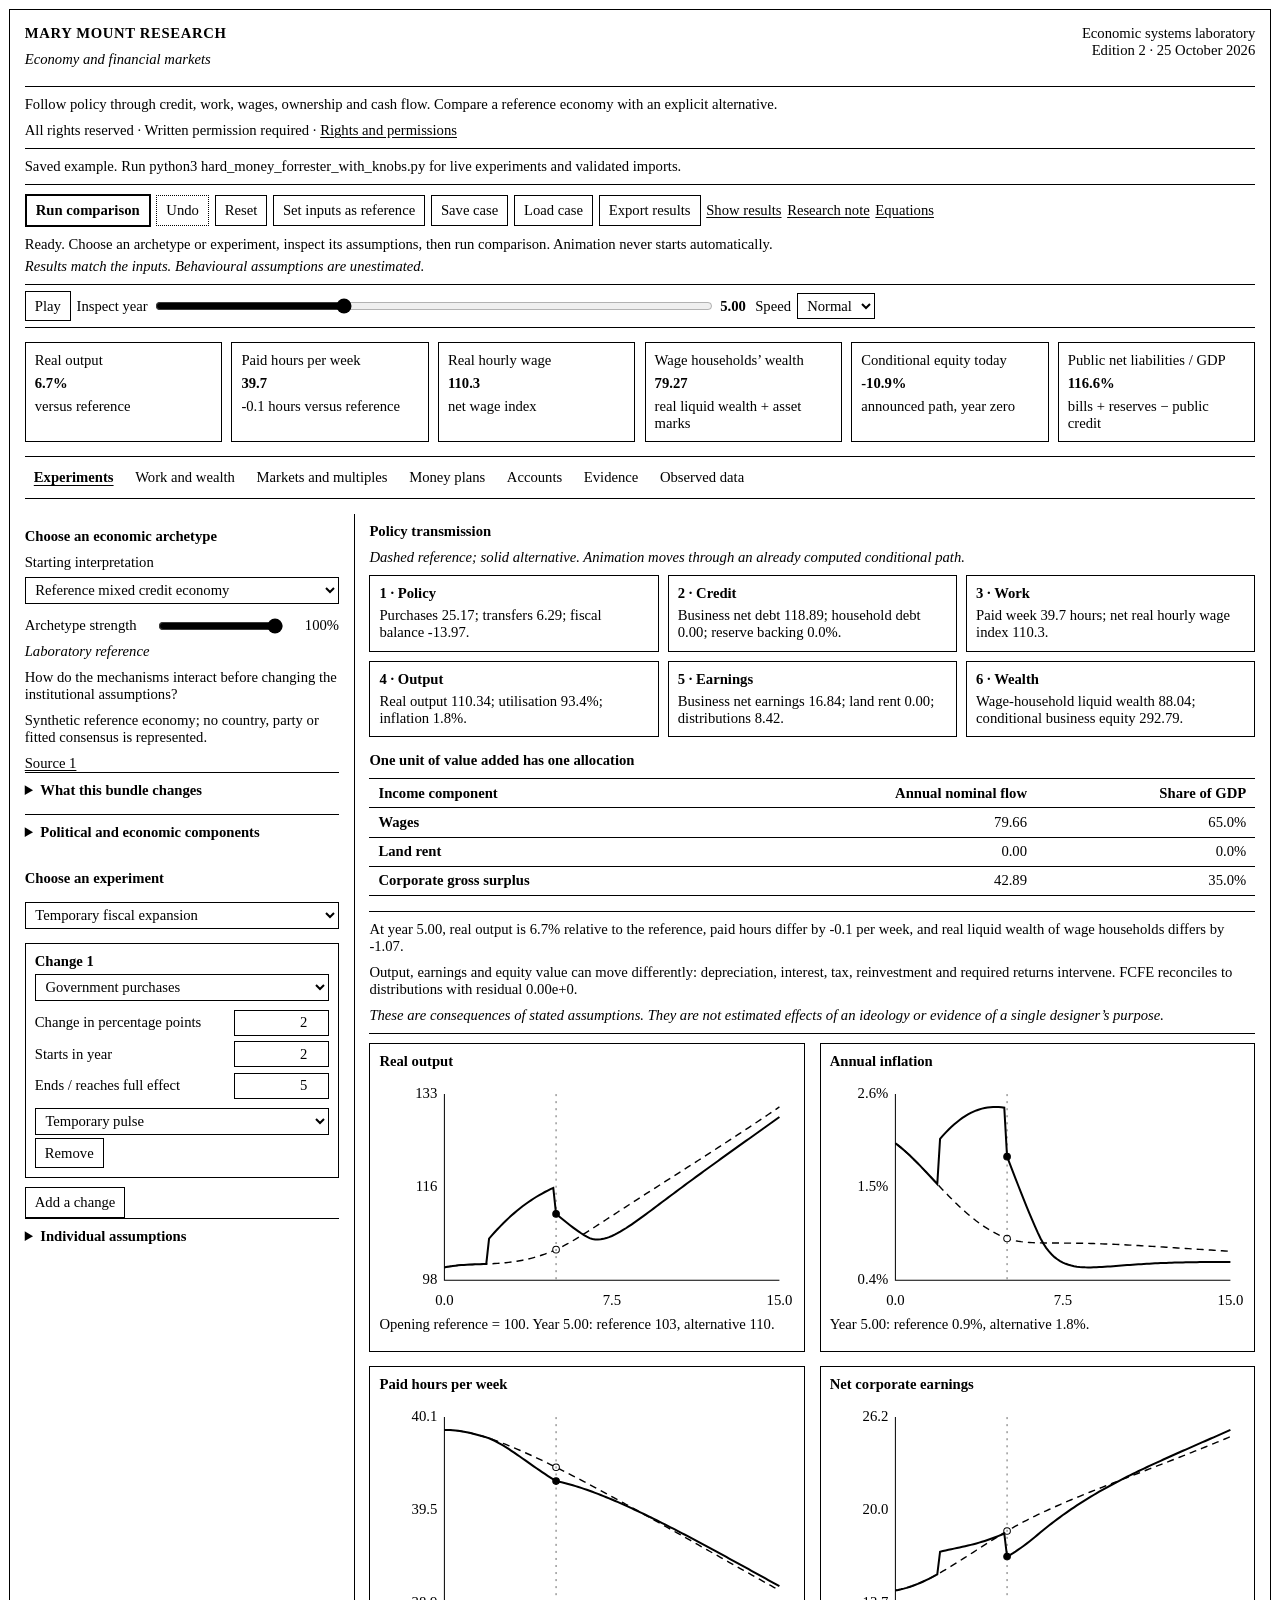
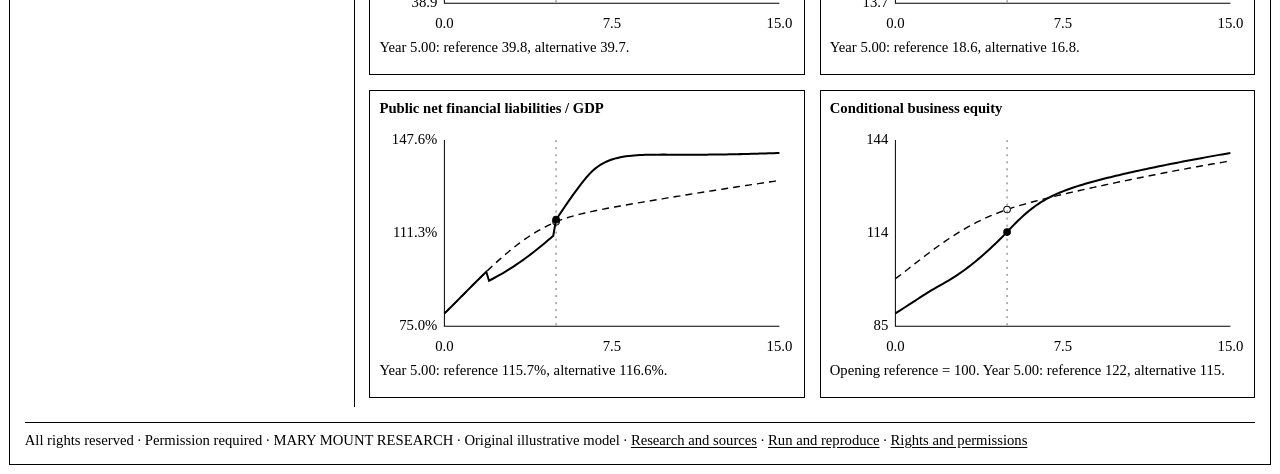
==== index.html @ be1fa298 "Publish Mary Mount Economy Lab with permission-required rights and private fonts excluded" ====
<!doctype html><html lang="en"><head><meta charset="utf-8"><meta name="viewport" content="width=device-width,initial-scale=1"><title>Mary Mount Research · Economy and Markets</title><link rel="stylesheet" href="style.css"><script defer src="initial.js"></script><script defer src="app.js"></script></head><body><main inert aria-busy="true">
<header class="masthead"><div><h1>MARY MOUNT RESEARCH</h1><p class="italic">Economy and financial markets</p></div><div class="edition">Economic systems laboratory<br>Edition 2 · 25 October 2026</div></header>
<p class="intro">Follow policy through credit, work, wages, ownership and cash flow. Compare a reference economy with an explicit alternative.</p>
<p>All rights reserved · Written permission required · <a href="permissions.html">Rights and permissions</a></p>
<div id="offline" class="rule" hidden></div><div class="toolbar"><button id="run" class="primary">Run comparison</button><button id="undo" disabled>Undo</button><button id="reset">Reset</button><button id="pin">Set inputs as reference</button><button id="save">Save case</button><label class="file-button">Load case<input id="load" type="file" accept=".json"></label><button id="export">Export results</button><a href="#policy-results">Show results</a><a href="research.html" target="_blank">Research note</a><a href="methods.html" target="_blank">Equations</a></div>
<p id="status" role="status" aria-live="polite">Preparing the included example</p><p id="case-label" class="italic"></p>
<div class="timebar"><button id="play" aria-pressed="false">Play</button><label for="time">Inspect year</label><input id="time" type="range" min="0" max="120" value="40"><output id="year">5.0</output><label for="speed">Speed</label><select id="speed"><option value="3">Slow</option><option value="6" selected>Normal</option><option value="12">Fast</option></select></div>
<div id="metrics" class="metrics"></div>
<nav role="tablist" aria-label="Research views"><button role="tab" id="tab-experiment" aria-controls="experiment" aria-selected="true">Experiments</button><button role="tab" id="tab-work" aria-controls="work" aria-selected="false">Work and wealth</button><button role="tab" id="tab-markets" aria-controls="markets" aria-selected="false">Markets and multiples</button><button role="tab" id="tab-money" aria-controls="money" aria-selected="false">Money plans</button><button role="tab" id="tab-accounts" aria-controls="accounts" aria-selected="false">Accounts</button><button role="tab" id="tab-evidence" aria-controls="evidence" aria-selected="false">Evidence</button><button role="tab" id="tab-data" aria-controls="data" aria-selected="false">Observed data</button></nav>
<section id="experiment" role="tabpanel" aria-labelledby="tab-experiment"><div class="workspace"><aside>
<h2>Choose an economic archetype</h2><label for="archetype">Starting interpretation</label><select id="archetype"></select><div class="control"><label for="strength">Archetype strength</label><input id="strength" type="range" min="0" max="100" step="5" value="100"><output id="strength-value">100%</output></div><div id="archetype-note"></div><details><summary>What this bundle changes</summary><div id="bundle-changes" class="table-scroll"></div></details>
<details id="meta-detail"><summary>Political and economic components</summary><p class="italic">These are interpretive bundles, not measured party positions. Moving a component applies its displayed parameter mapping.</p><div id="meta-controls"></div></details>
<h2>Choose an experiment</h2><select id="experiment-select" aria-label="Experiment"></select><div id="shock-controls"></div><button id="add-shock">Add a change</button>
<details><summary>Individual assumptions</summary><p>Edits apply to the alternative. Horizon and time step are shared by both paths.</p><input id="find-parameter" type="search" placeholder="Find an assumption" aria-label="Find an assumption"><div id="parameter-controls"></div></details>
</aside><div class="results" id="policy-results"><h2>Policy transmission</h2><p class="italic">Dashed reference; solid alternative. Animation moves through an already computed conditional path.</p><div id="story" class="story"></div><div id="value-added" class="allocation"></div><div id="lessons" class="rule"></div><div id="warnings"></div><div id="experiment-charts" class="chart-grid"></div></div></div></section>
<section id="work" role="tabpanel" aria-labelledby="tab-work" hidden><h2>Work choices and household constraints</h2><p>Higher real wages can support leisure or make leisure more costly. The income and substitution effects are separate. Essential spending and household debt can constrain the choice. Wage-dependent and asset-owning households are income groups, not young and old cohorts.</p><div id="work-summary" class="rule"></div><div id="work-charts" class="chart-grid"></div><h3>Ownership and wealth at the selected date</h3><div id="wealth-table" class="table-scroll"></div><p class="italic">Equity and land values are conditional market marks. They are not GDP, spendable cash or free additions to financial assets. Opening ownership assignments are held fixed throughout a run.</p><h3>Demographic obligations</h3><div id="demography" class="table-scroll"></div></section>
<section id="markets" role="tabpanel" aria-labelledby="tab-markets" hidden><h2>Reconcile the economy with financial markets</h2><p>The original prototype’s “P/S” was market capitalisation / GDP. Here, corporate sales, value added, operating earnings, financing claims and cash distributions have distinct definitions.</p><div id="market-summary" class="rule"></div><div class="split"><div><h3>The model corporate sector</h3><div id="aggregate-bridge" class="table-scroll"></div></div><div><h3>Matched multiples</h3><div id="aggregate-ratios" class="table-scroll"></div><div id="ratio-identities" class="rule"></div></div></div><div id="market-charts" class="chart-grid"></div><details><summary>Required-return sensitivity and bond duration</summary><div id="aggregate-sensitivity" class="table-scroll"></div><div id="bond-sensitivity" class="table-scroll"></div><p>Cash-flow paths are held fixed for these stresses. The bond is a separate ten-year fixed-coupon illustration.</p></details>
<h3>From a macro path to an issuer</h3><p>The company below is illustrative unless you import identified inputs. Sales depend on domestic demand, foreign growth and pricing. Labour efficiency, wages, inputs, cash rent, reinvestment and working capital determine operating cash flow.</p><div class="toolbar"><button id="export-valuations">Export valuation tables</button><label class="file-button">Import issuer JSON<input id="issuer-import" type="file" accept=".json"></label><a href="issuer-template.json" download>Issuer input template</a></div><details><summary>Edit issuer exposures and financing claims</summary><div id="issuer-meta"></div><div id="issuer-inputs" class="input-grid"></div></details><div id="issuer-summary" class="rule"></div><div class="split"><div id="issuer-pl" class="table-scroll"></div><div id="issuer-claims" class="table-scroll"></div></div><div id="issuer-ratios" class="table-scroll"></div><div id="issuer-warnings"></div><div id="issuer-charts" class="chart-grid"></div><p class="italic">All amounts use one reporting currency. A differing quote currency requires explicit FX. Missing claims remain unknown. A capitalised lease claim with this cash-rent forecast requires a separate matched lease model.</p><p><a href="prototypes.html" target="_blank">Read the valuation prototype audit</a>.</p></section>
<section id="money" role="tabpanel" aria-labelledby="tab-money" hidden><h2>Money institutions and reform plans</h2><p>Fixed-quantity money, stable purchasing power, full reserve backing and a ban on lending are distinct proposals. The dynamic reserve experiment uses matched public reserves and Treasury funding; the transition ledgers below separate the Fisher and Benes–Kumhof illustrations.</p><div id="money-summary" class="rule"></div><div class="split"><div><h3>Fisher 100% Money</h3><p>A payment bank holds reserves against transaction deposits. A separate investment fund has risk-bearing units. This illustration gives the public issuer fund units in exchange for reserve money; no opening net wealth is gifted.</p><div id="fisher-ledger" class="table-scroll"></div><div id="fisher-note"></div></div><div><h3>Benes and Kumhof</h3><p>Public reserves replace deposit funding, with Treasury credit as the counterpart. Bank-held bills can be offset; private debt relief has a public counterpart. Compare interest-bearing debt with the broader balance sheet.</p><div id="kumhof-ledger" class="table-scroll"></div><div id="kumhof-note"></div></div></div><p class="italic">These are original accounting illustrations. They do not reproduce the authors’ full models or establish the authors’ simulated macroeconomic gains. The paper is research by its authors, not an IMF policy endorsement.</p><div class="input-grid" id="plan-controls"></div><h3>Hard nominal-spending thought experiment</h3><p>If nominal spending M × V is held constant, a larger real output requires a lower price level. That is a conditional identity. Fixed base money alone does not fix velocity, bank credit, real output or labour preferences.</p><div id="hard-money-table" class="table-scroll"></div><h3>Wheat prices and purchasing power</h3><div class="input-grid" id="wheat-controls"></div><div id="wheat-result" class="rule"></div><h3>Currency denomination and external finance</h3><div class="input-grid" id="fx-controls"></div><div id="fx-result" class="rule"></div></section>
<section id="accounts" role="tabpanel" aria-labelledby="tab-accounts" hidden><h2>The transaction and balance-sheet tests</h2><p>Every row and column of the annual nominal transaction matrix should sum to zero. Reserves, Treasury funding, household borrowing, taxes, rents and distributions have explicit counterparts.</p><div id="account-checks" class="rule"></div><div id="account-matrix" class="table-scroll"></div><h3>Financial positions at the selected date</h3><div id="account-stocks" class="table-scroll"></div></section>
<section id="evidence" role="tabpanel" aria-labelledby="tab-evidence" hidden><h2>What the evidence supports</h2><p>The seven propositions are separated into mechanisms, historical evidence, behavioural hypotheses and claims requiring more evidence. An outcome does not by itself prove a single designer or purpose.</p><div id="evidence-cards"></div><p><a href="research.html" target="_blank">Open the Mary Mount research note</a> · <a href="methods.html" target="_blank">Read the implemented equations</a> · <a href="verification.html" target="_blank">Inspect the verification record</a> · <a href="experiments.html" target="_blank">Compare seventeen experiments</a></p></section>
<section id="data" role="tabpanel" aria-labelledby="tab-data" hidden><h2>Observed context and input provenance</h2><div class="toolbar"><button id="refresh-data">Refresh FRED snapshot</button><label class="file-button">Import quarterly CSV<input id="csv-import" type="file" accept=".csv"></label><a href="data/template.csv" download>CSV template</a></div><p id="data-status" role="status"></p><div id="data-context" class="table-scroll"></div><div id="data-anchors" class="rule"></div><p>Applying ratios changes three expenditure assumptions only. The work preferences, financing stocks, natural rate, political bundles and issuer exposures remain unestimated. Latest-vintage observations cannot establish what was known at a historical date.</p></section>
<footer>All rights reserved · Permission required · MARY MOUNT RESEARCH · Original illustrative model · <a href="research.html" target="_blank">Research and sources</a> · <a href="guide.html" target="_blank">Run and reproduce</a> · <a href="permissions.html">Rights and permissions</a></footer>
</main></body></html>
---- style.css ----
/* All rights reserved. Written permission required. See LICENSE. */

:root{font:11pt/1.16 "Times New Roman",Times,serif;color:#000;background:#fff;--s1:.236rem;--s2:.382rem;--s3:.618rem;--s4:1rem;--s5:1.618rem}*{box-sizing:border-box}body{margin:0;padding:.618rem}main{max-width:1540px;margin:auto;border:1px solid #000;padding:1rem;overflow-wrap:anywhere}h1,h2,h3,h4,p,figure,ul,ol{font-size:1rem;margin:0 0 .618rem}h1{letter-spacing:.045em}h2,h3{font-weight:700}h2{margin-top:.618rem}h3{margin-top:1rem}h4{font-style:italic}.italic{font-style:italic}a{color:#000;text-underline-offset:.15em}button,input,select,textarea{font:inherit;color:#000;background:#fff;border:1px solid #000;border-radius:0}button{cursor:pointer;padding:.382rem .618rem;min-height:2rem}button:hover,button[aria-selected=true]{text-decoration:underline;text-underline-offset:.2em}button.primary{border:2px solid #000;font-weight:bold}button:disabled{cursor:default;border-style:dotted}input,select,textarea{padding:.236rem .382rem;max-width:100%}input[type=number]{width:6.5rem;text-align:right}input[type=range]{accent-color:#000;min-width:4rem;padding:0}input[type=search]{width:100%;margin:.382rem 0}button:focus-visible,input:focus-visible,select:focus-visible,a:focus-visible,summary:focus-visible{outline:2px solid #000;outline-offset:3px}.masthead{display:flex;justify-content:space-between;gap:1rem;border-bottom:1px solid #000;padding-bottom:.618rem;margin-bottom:.618rem}.masthead p{margin-top:.236rem}.edition{text-align:right}.intro{max-width:72rem}.toolbar,.timebar{display:flex;gap:.382rem;align-items:center;flex-wrap:wrap;margin:.618rem 0}.toolbar a{padding:.236rem 0}.file-button{border:1px solid #000;padding:.382rem .618rem;cursor:pointer}.file-button input{display:none}#status{min-height:1.16rem;margin:.618rem 0 .382rem}#status.error{border:2px solid #000;padding:.618rem}.timebar{border-top:1px solid #000;border-bottom:1px solid #000;padding:.382rem 0}.timebar input{flex:1;min-width:6rem;max-width:38rem}.timebar output{min-width:2rem;font-weight:bold}nav{display:flex;flex-wrap:wrap;gap:.236rem;border-top:1px solid #000;border-bottom:1px solid #000;padding:.382rem 0;margin:1rem 0}nav button{border:0}nav button[aria-selected=true]{font-weight:700}section{margin-bottom:1rem}.metrics{display:grid;grid-template-columns:repeat(6,minmax(0,1fr));gap:.618rem;margin:1rem 0}.metric{border:1px solid #000;padding:.618rem}.metric strong{display:block;margin:.382rem 0}.metric span{display:block}.workspace{display:grid;grid-template-columns:minmax(280px,330px) minmax(0,1fr);gap:1rem}.workspace>*,.split>*,.input-grid>*{min-width:0}aside{border-right:1px solid #000;padding-right:1rem}aside>select{width:100%;margin:.382rem 0}aside h2{margin-top:1rem}.control{display:flex;justify-content:space-between;gap:.618rem;align-items:center;margin:.382rem 0}.control input[type=range]{width:40%}.control label{max-width:70%}.field{margin:.382rem 0 .618rem}.field p{font-style:italic;margin-top:.236rem}details{border-top:1px solid #000;padding:.618rem 0}summary{cursor:pointer;font-weight:700;margin-bottom:.382rem}.shock{border:1px solid #000;padding:.618rem;margin:.618rem 0}.shock>select{width:100%;margin:.236rem 0}.shock p{font-style:italic}.rule{border-top:1px solid #000;border-bottom:1px solid #000;padding:.618rem 0;margin:.618rem 0}.rule p:last-child{margin-bottom:0}.story{display:grid;grid-template-columns:repeat(3,minmax(0,1fr));gap:.618rem;margin:.618rem 0}.story-cell{border:1px solid #000;padding:.618rem}.story-cell strong{display:block;margin-bottom:.382rem}.story-cell p{margin:0}.story-cell .sequence{font-style:italic;display:block;margin-bottom:.236rem}.playing .story-cell{border-style:dashed}.chart-grid{display:grid;grid-template-columns:repeat(2,minmax(0,1fr));gap:1rem;margin:.618rem 0}.chart{border:1px solid #000;padding:.618rem;margin:0;min-width:0}.chart figcaption{font-weight:700;margin-bottom:.382rem}.chart svg{display:block;width:100%;height:auto}.chart text,.allocation text{font:1rem "Times New Roman",Times,serif;fill:#000}.chart p{margin-top:.236rem}.split{display:grid;grid-template-columns:repeat(2,minmax(0,1fr));gap:1rem}.input-grid{display:grid;grid-template-columns:repeat(3,minmax(0,1fr));gap:.382rem 1rem}.table-scroll{overflow-x:auto;max-width:100%;min-width:0}table{border-collapse:collapse;width:100%;margin:.618rem 0}th,td{padding:.382rem .618rem;text-align:right;vertical-align:top;border-bottom:1px solid #000;font-weight:400}th{font-weight:700}th:first-child,td:first-child{text-align:left}thead{border-top:1px solid #000;border-bottom:1px solid #000}.matrix{min-width:840px}.matrix th,.matrix td{padding:.236rem .382rem}.allocation{margin:1rem 0}.allocation svg{width:100%;height:auto;display:block}.evidence-item{border-top:1px solid #000;padding:.618rem 0}.evidence-item h3{margin:.236rem 0 .382rem}.warning li{margin:.382rem 0}.warning{padding-left:1.1rem}footer{border-top:1px solid #000;margin-top:1rem;padding-top:.618rem}.source-links{display:flex;gap:.618rem;flex-wrap:wrap;margin-top:.382rem}.meta-row{border-top:1px solid #000;margin:.382rem 0;padding:.382rem 0}.meta-row input{width:100%}.meta-row p{font-style:italic;margin:.236rem 0}code,pre{font:inherit;white-space:pre-wrap;overflow-wrap:anywhere}[hidden]{display:none!important}.document main{max-width:980px}.document h2{border-top:1px solid #000;padding-top:.618rem;margin-top:1rem}.document p{margin-bottom:.382rem}.document p+p{text-indent:1.618rem}.document li{margin-bottom:.382rem}.document .toc{display:flex;flex-wrap:wrap;gap:.618rem;margin:1rem 0}.document .equation{margin:.618rem 0;border-left:1px solid #000;padding-left:.618rem}.document .source{margin-bottom:.618rem}.document .source+p{text-indent:0}
@media(max-width:1150px){.metrics{grid-template-columns:repeat(3,1fr)}.story{grid-template-columns:repeat(2,1fr)}.chart-grid{grid-template-columns:1fr}.input-grid{grid-template-columns:repeat(2,1fr)}}@media(max-width:760px){body{padding:.382rem}main{padding:.618rem}.masthead{display:block}.edition{text-align:left;margin-top:.382rem}.workspace,.split{grid-template-columns:minmax(0,1fr)}aside{border-right:0;border-bottom:1px solid #000;padding-right:0;padding-bottom:.618rem}.metrics{grid-template-columns:repeat(2,minmax(0,1fr))}.story{grid-template-columns:repeat(2,minmax(0,1fr))}.input-grid{grid-template-columns:minmax(0,1fr)}nav{gap:0}nav button{padding:.382rem}input[type=number]{width:6rem}.timebar input{max-width:none;min-width:4rem}.timebar label[for=speed],#speed{display:none}.control label{max-width:65%}.document p+p{text-indent:1rem}}
@media(prefers-reduced-motion:reduce){*{scroll-behavior:auto!important;animation:none!important}}@media print{body{padding:0}main{max-width:none}.toolbar,nav,aside,.timebar{display:none!important}[role=tabpanel]{display:block!important}.workspace,.split{display:block}.chart-grid{grid-template-columns:repeat(2,1fr)}.metric,.chart,table{break-inside:avoid}a{text-decoration:none}}
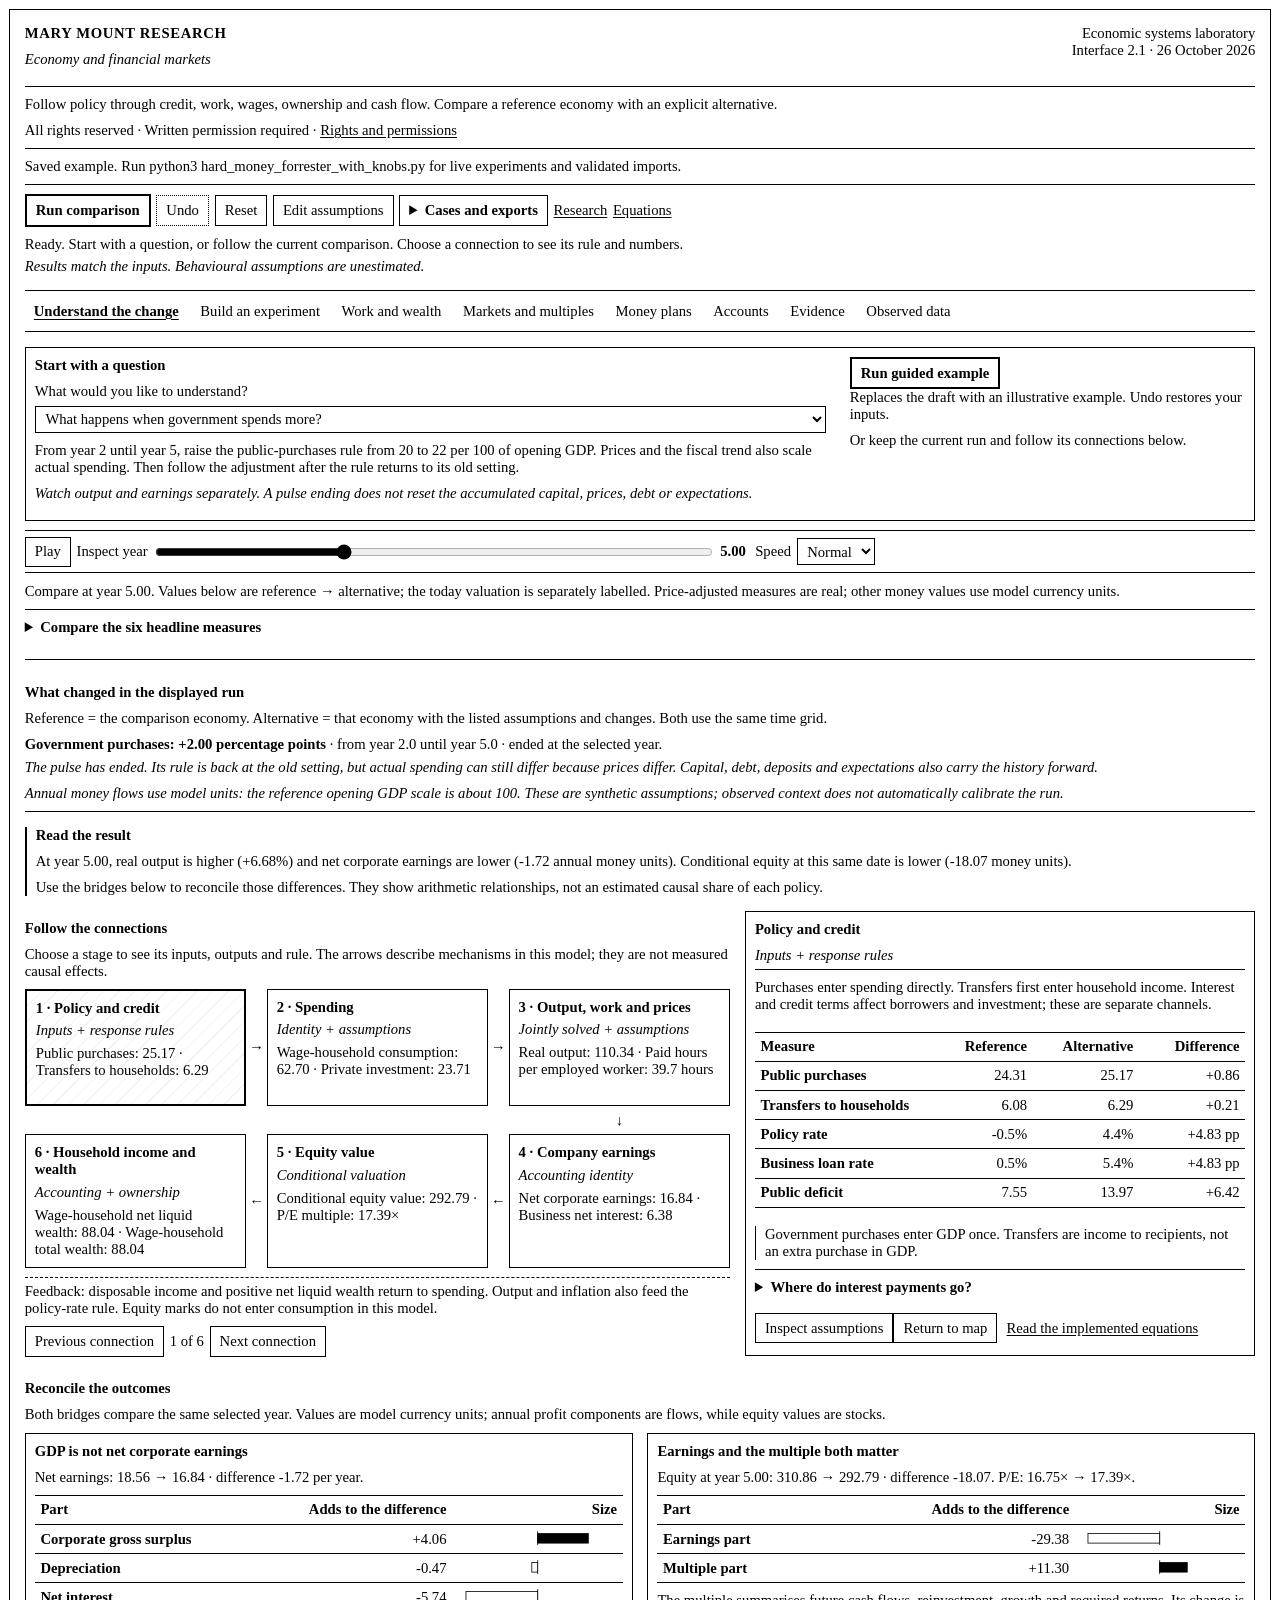
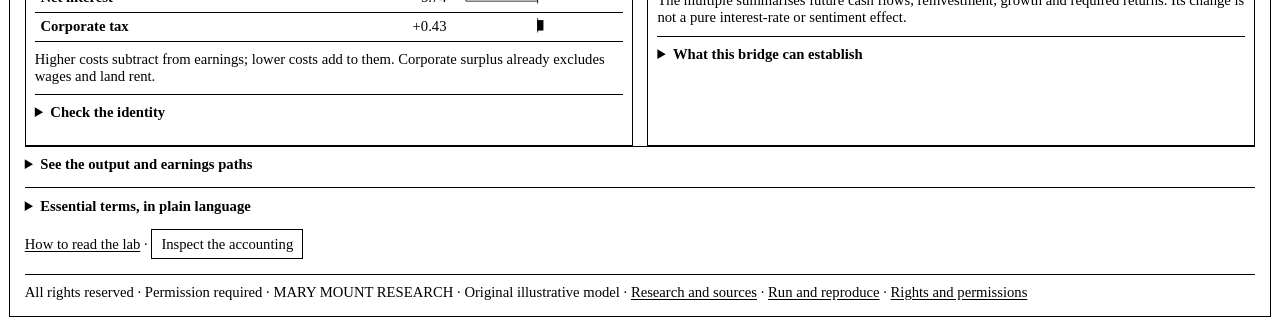
==== commit 0d1b26fc: "Explain policy-to-market connections with guided examples and accounting bridges" ====
--- a/index.html
+++ b/index.html
@@ -1,13 +1,22 @@
-<!doctype html><html lang="en"><head><meta charset="utf-8"><meta name="viewport" content="width=device-width,initial-scale=1"><title>Mary Mount Research · Economy and Markets</title><link rel="stylesheet" href="style.css"><script defer src="initial.js"></script><script defer src="app.js"></script></head><body><main inert aria-busy="true">
-<header class="masthead"><div><h1>MARY MOUNT RESEARCH</h1><p class="italic">Economy and financial markets</p></div><div class="edition">Economic systems laboratory<br>Edition 2 · 25 October 2026</div></header>
+<!doctype html><html lang="en"><head><meta charset="utf-8"><meta name="viewport" content="width=device-width,initial-scale=1"><title>Mary Mount Research · Economy and Markets</title><link rel="stylesheet" href="style.css"><script defer src="initial.js"></script><script defer src="explain.js"></script><script defer src="learn.js"></script><script defer src="app.js"></script></head><body><main inert aria-busy="true">
+<header class="masthead"><div><h1>MARY MOUNT RESEARCH</h1><p class="italic">Economy and financial markets</p></div><div class="edition">Economic systems laboratory<br>Interface 2.1 · 26 October 2026</div></header>
 <p class="intro">Follow policy through credit, work, wages, ownership and cash flow. Compare a reference economy with an explicit alternative.</p>
 <p>All rights reserved · Written permission required · <a href="permissions.html">Rights and permissions</a></p>
-<div id="offline" class="rule" hidden></div><div class="toolbar"><button id="run" class="primary">Run comparison</button><button id="undo" disabled>Undo</button><button id="reset">Reset</button><button id="pin">Set inputs as reference</button><button id="save">Save case</button><label class="file-button">Load case<input id="load" type="file" accept=".json"></label><button id="export">Export results</button><a href="#policy-results">Show results</a><a href="research.html" target="_blank">Research note</a><a href="methods.html" target="_blank">Equations</a></div>
+<div id="offline" class="rule" hidden></div><div class="toolbar"><button id="run" class="primary">Run comparison</button><button id="undo" disabled>Undo</button><button id="reset">Reset</button><button id="open-builder">Edit assumptions</button><details class="case-tools"><summary>Cases and exports</summary><div class="toolbar"><button id="pin">Set inputs as reference</button><button id="save">Save case</button><label class="file-button">Load case<input id="load" type="file" accept=".json"></label><button id="export">Export results</button></div></details><a href="research.html" target="_blank">Research</a><a href="methods.html" target="_blank">Equations</a></div>
 <p id="status" role="status" aria-live="polite">Preparing the included example</p><p id="case-label" class="italic"></p>
-<div class="timebar"><button id="play" aria-pressed="false">Play</button><label for="time">Inspect year</label><input id="time" type="range" min="0" max="120" value="40"><output id="year">5.0</output><label for="speed">Speed</label><select id="speed"><option value="3">Slow</option><option value="6" selected>Normal</option><option value="12">Fast</option></select></div>
-<div id="metrics" class="metrics"></div>
-<nav role="tablist" aria-label="Research views"><button role="tab" id="tab-experiment" aria-controls="experiment" aria-selected="true">Experiments</button><button role="tab" id="tab-work" aria-controls="work" aria-selected="false">Work and wealth</button><button role="tab" id="tab-markets" aria-controls="markets" aria-selected="false">Markets and multiples</button><button role="tab" id="tab-money" aria-controls="money" aria-selected="false">Money plans</button><button role="tab" id="tab-accounts" aria-controls="accounts" aria-selected="false">Accounts</button><button role="tab" id="tab-evidence" aria-controls="evidence" aria-selected="false">Evidence</button><button role="tab" id="tab-data" aria-controls="data" aria-selected="false">Observed data</button></nav>
-<section id="experiment" role="tabpanel" aria-labelledby="tab-experiment"><div class="workspace"><aside>
+<nav role="tablist" aria-label="Research views"><button role="tab" id="tab-understand" aria-controls="understand" aria-selected="true">Understand the change</button><button role="tab" id="tab-experiment" aria-controls="experiment" aria-selected="false">Build an experiment</button><button role="tab" id="tab-work" aria-controls="work" aria-selected="false">Work and wealth</button><button role="tab" id="tab-markets" aria-controls="markets" aria-selected="false">Markets and multiples</button><button role="tab" id="tab-money" aria-controls="money" aria-selected="false">Money plans</button><button role="tab" id="tab-accounts" aria-controls="accounts" aria-selected="false">Accounts</button><button role="tab" id="tab-evidence" aria-controls="evidence" aria-selected="false">Evidence</button><button role="tab" id="tab-data" aria-controls="data" aria-selected="false">Observed data</button></nav><div id="standard-comparison-slot"></div>
+<section id="understand" role="tabpanel" aria-labelledby="tab-understand">
+<div class="guide-start"><div><h2>Start with a question</h2><label for="guided-question">What would you like to understand?</label><select id="guided-question"></select><p id="guided-focus"></p><p id="guided-lesson" class="italic"></p></div><div><button id="run-guide" class="primary">Run guided example</button><p>Replaces the draft with an illustrative example. Undo restores your inputs.</p><p>Or keep the current run and follow its connections below.</p></div></div>
+<div id="learning-comparison-slot"><div id="comparison-controls"><div class="timebar"><button id="play" aria-pressed="false">Play</button><label for="time">Inspect year</label><input id="time" type="range" min="0" max="120" value="40"><output id="year" aria-live="off">5.0</output><label for="speed">Speed</label><select id="speed"><option value="3">Slow</option><option value="6" selected>Normal</option><option value="12">Fast</option></select></div>
+<p id="result-basis" class="result-basis"></p><details id="headline-metrics"><summary>Compare the six headline measures</summary><div id="metrics" class="metrics"></div></details>
+</div></div><div id="change-summary" class="rule"></div><div id="outcome-reading" class="reading"></div>
+<div class="connection-layout"><div><h2>Follow the connections</h2><p>Choose a stage to see its inputs, outputs and rule. The arrows describe mechanisms in this model; they are not measured causal effects.</p><div id="mechanism-map" class="mechanism-map" aria-label="Economic mechanism map"></div><p class="feedback-note">Feedback: disposable income and positive net liquid wealth return to spending. Output and inflation also feed the policy-rate rule. Equity marks do not enter consumption in this model.</p><div class="toolbar"><button id="previous-link">Previous connection</button><output id="connection-progress"></output><button id="next-link">Next connection</button></div></div><div id="connection-detail" class="connection-detail" role="region" aria-labelledby="connection-title"></div></div>
+<h2>Reconcile the outcomes</h2><p>Both bridges compare the same selected year. Values are model currency units; annual profit components are flows, while equity values are stocks.</p><div class="split"><div id="earnings-explanation" class="bridge"></div><div id="valuation-explanation" class="bridge"></div></div>
+<details id="learning-charts-detail"><summary>See the output and earnings paths</summary><div id="learning-charts" class="chart-grid"></div></details><div id="learning-warnings"></div>
+<details><summary>Essential terms, in plain language</summary><div id="plain-glossary"></div></details>
+<p><a href="ux-guide.html" target="_blank">How to read the lab</a> · <button id="open-accounts">Inspect the accounting</button></p>
+</section>
+<section id="experiment" role="tabpanel" aria-labelledby="tab-experiment" hidden><div class="workspace"><aside>
 <h2>Choose an economic archetype</h2><label for="archetype">Starting interpretation</label><select id="archetype"></select><div class="control"><label for="strength">Archetype strength</label><input id="strength" type="range" min="0" max="100" step="5" value="100"><output id="strength-value">100%</output></div><div id="archetype-note"></div><details><summary>What this bundle changes</summary><div id="bundle-changes" class="table-scroll"></div></details>
 <details id="meta-detail"><summary>Political and economic components</summary><p class="italic">These are interpretive bundles, not measured party positions. Moving a component applies its displayed parameter mapping.</p><div id="meta-controls"></div></details>
 <h2>Choose an experiment</h2><select id="experiment-select" aria-label="Experiment"></select><div id="shock-controls"></div><button id="add-shock">Add a change</button>
--- a/style.css
+++ b/style.css
@@ -3,3 +3,12 @@
 :root{font:11pt/1.16 "Times New Roman",Times,serif;color:#000;background:#fff;--s1:.236rem;--s2:.382rem;--s3:.618rem;--s4:1rem;--s5:1.618rem}*{box-sizing:border-box}body{margin:0;padding:.618rem}main{max-width:1540px;margin:auto;border:1px solid #000;padding:1rem;overflow-wrap:anywhere}h1,h2,h3,h4,p,figure,ul,ol{font-size:1rem;margin:0 0 .618rem}h1{letter-spacing:.045em}h2,h3{font-weight:700}h2{margin-top:.618rem}h3{margin-top:1rem}h4{font-style:italic}.italic{font-style:italic}a{color:#000;text-underline-offset:.15em}button,input,select,textarea{font:inherit;color:#000;background:#fff;border:1px solid #000;border-radius:0}button{cursor:pointer;padding:.382rem .618rem;min-height:2rem}button:hover,button[aria-selected=true]{text-decoration:underline;text-underline-offset:.2em}button.primary{border:2px solid #000;font-weight:bold}button:disabled{cursor:default;border-style:dotted}input,select,textarea{padding:.236rem .382rem;max-width:100%}input[type=number]{width:6.5rem;text-align:right}input[type=range]{accent-color:#000;min-width:4rem;padding:0}input[type=search]{width:100%;margin:.382rem 0}button:focus-visible,input:focus-visible,select:focus-visible,a:focus-visible,summary:focus-visible{outline:2px solid #000;outline-offset:3px}.masthead{display:flex;justify-content:space-between;gap:1rem;border-bottom:1px solid #000;padding-bottom:.618rem;margin-bottom:.618rem}.masthead p{margin-top:.236rem}.edition{text-align:right}.intro{max-width:72rem}.toolbar,.timebar{display:flex;gap:.382rem;align-items:center;flex-wrap:wrap;margin:.618rem 0}.toolbar a{padding:.236rem 0}.file-button{border:1px solid #000;padding:.382rem .618rem;cursor:pointer}.file-button input{display:none}#status{min-height:1.16rem;margin:.618rem 0 .382rem}#status.error{border:2px solid #000;padding:.618rem}.timebar{border-top:1px solid #000;border-bottom:1px solid #000;padding:.382rem 0}.timebar input{flex:1;min-width:6rem;max-width:38rem}.timebar output{min-width:2rem;font-weight:bold}nav{display:flex;flex-wrap:wrap;gap:.236rem;border-top:1px solid #000;border-bottom:1px solid #000;padding:.382rem 0;margin:1rem 0}nav button{border:0}nav button[aria-selected=true]{font-weight:700}section{margin-bottom:1rem}.metrics{display:grid;grid-template-columns:repeat(6,minmax(0,1fr));gap:.618rem;margin:1rem 0}.metric{border:1px solid #000;padding:.618rem}.metric strong{display:block;margin:.382rem 0}.metric span{display:block}.workspace{display:grid;grid-template-columns:minmax(280px,330px) minmax(0,1fr);gap:1rem}.workspace>*,.split>*,.input-grid>*{min-width:0}aside{border-right:1px solid #000;padding-right:1rem}aside>select{width:100%;margin:.382rem 0}aside h2{margin-top:1rem}.control{display:flex;justify-content:space-between;gap:.618rem;align-items:center;margin:.382rem 0}.control input[type=range]{width:40%}.control label{max-width:70%}.field{margin:.382rem 0 .618rem}.field p{font-style:italic;margin-top:.236rem}details{border-top:1px solid #000;padding:.618rem 0}summary{cursor:pointer;font-weight:700;margin-bottom:.382rem}.shock{border:1px solid #000;padding:.618rem;margin:.618rem 0}.shock>select{width:100%;margin:.236rem 0}.shock p{font-style:italic}.rule{border-top:1px solid #000;border-bottom:1px solid #000;padding:.618rem 0;margin:.618rem 0}.rule p:last-child{margin-bottom:0}.story{display:grid;grid-template-columns:repeat(3,minmax(0,1fr));gap:.618rem;margin:.618rem 0}.story-cell{border:1px solid #000;padding:.618rem}.story-cell strong{display:block;margin-bottom:.382rem}.story-cell p{margin:0}.story-cell .sequence{font-style:italic;display:block;margin-bottom:.236rem}.playing .story-cell{border-style:dashed}.chart-grid{display:grid;grid-template-columns:repeat(2,minmax(0,1fr));gap:1rem;margin:.618rem 0}.chart{border:1px solid #000;padding:.618rem;margin:0;min-width:0}.chart figcaption{font-weight:700;margin-bottom:.382rem}.chart svg{display:block;width:100%;height:auto}.chart text,.allocation text{font:1rem "Times New Roman",Times,serif;fill:#000}.chart p{margin-top:.236rem}.split{display:grid;grid-template-columns:repeat(2,minmax(0,1fr));gap:1rem}.input-grid{display:grid;grid-template-columns:repeat(3,minmax(0,1fr));gap:.382rem 1rem}.table-scroll{overflow-x:auto;max-width:100%;min-width:0}table{border-collapse:collapse;width:100%;margin:.618rem 0}th,td{padding:.382rem .618rem;text-align:right;vertical-align:top;border-bottom:1px solid #000;font-weight:400}th{font-weight:700}th:first-child,td:first-child{text-align:left}thead{border-top:1px solid #000;border-bottom:1px solid #000}.matrix{min-width:840px}.matrix th,.matrix td{padding:.236rem .382rem}.allocation{margin:1rem 0}.allocation svg{width:100%;height:auto;display:block}.evidence-item{border-top:1px solid #000;padding:.618rem 0}.evidence-item h3{margin:.236rem 0 .382rem}.warning li{margin:.382rem 0}.warning{padding-left:1.1rem}footer{border-top:1px solid #000;margin-top:1rem;padding-top:.618rem}.source-links{display:flex;gap:.618rem;flex-wrap:wrap;margin-top:.382rem}.meta-row{border-top:1px solid #000;margin:.382rem 0;padding:.382rem 0}.meta-row input{width:100%}.meta-row p{font-style:italic;margin:.236rem 0}code,pre{font:inherit;white-space:pre-wrap;overflow-wrap:anywhere}[hidden]{display:none!important}.document main{max-width:980px}.document h2{border-top:1px solid #000;padding-top:.618rem;margin-top:1rem}.document p{margin-bottom:.382rem}.document p+p{text-indent:1.618rem}.document li{margin-bottom:.382rem}.document .toc{display:flex;flex-wrap:wrap;gap:.618rem;margin:1rem 0}.document .equation{margin:.618rem 0;border-left:1px solid #000;padding-left:.618rem}.document .source{margin-bottom:.618rem}.document .source+p{text-indent:0}
 @media(max-width:1150px){.metrics{grid-template-columns:repeat(3,1fr)}.story{grid-template-columns:repeat(2,1fr)}.chart-grid{grid-template-columns:1fr}.input-grid{grid-template-columns:repeat(2,1fr)}}@media(max-width:760px){body{padding:.382rem}main{padding:.618rem}.masthead{display:block}.edition{text-align:left;margin-top:.382rem}.workspace,.split{grid-template-columns:minmax(0,1fr)}aside{border-right:0;border-bottom:1px solid #000;padding-right:0;padding-bottom:.618rem}.metrics{grid-template-columns:repeat(2,minmax(0,1fr))}.story{grid-template-columns:repeat(2,minmax(0,1fr))}.input-grid{grid-template-columns:minmax(0,1fr)}nav{gap:0}nav button{padding:.382rem}input[type=number]{width:6rem}.timebar input{max-width:none;min-width:4rem}.timebar label[for=speed],#speed{display:none}.control label{max-width:65%}.document p+p{text-indent:1rem}}
 @media(prefers-reduced-motion:reduce){*{scroll-behavior:auto!important;animation:none!important}}@media print{body{padding:0}main{max-width:none}.toolbar,nav,aside,.timebar{display:none!important}[role=tabpanel]{display:block!important}.workspace,.split{display:block}.chart-grid{grid-template-columns:repeat(2,1fr)}.metric,.chart,table{break-inside:avoid}a{text-decoration:none}}
+/* Guided explanation uses the same type, frame and spacing system. */
+.result-basis{margin:.618rem 0}.guide-start{display:grid;grid-template-columns:minmax(0,2fr) minmax(0,1fr);gap:1.618rem;border:1px solid;padding:.618rem;margin:.618rem 0}.guide-start select{width:100%;margin:.382rem 0 .618rem}.guide-start h2{margin-top:0}.guide-start>div{min-width:0}.reading{border-left:2px solid;padding-left:.618rem;margin:1rem 0}.reading h3{margin-top:0}.connection-layout{display:grid;grid-template-columns:minmax(0,1.382fr) minmax(0,1fr);gap:1rem;margin:1rem 0;align-items:start}.connection-layout>*{min-width:0}.connection-detail{border:1px solid;padding:.618rem}.connection-detail h3{margin:0 0 .618rem}.connection-detail a{display:inline-block;margin:.618rem}.kind-tag{font-style:italic;border-bottom:1px solid;padding-bottom:.382rem}.equation{border-left:1px solid;padding-left:.618rem;margin:.618rem 0}.mechanism-map{display:grid;grid-template-columns:minmax(0,1fr) 1.382rem minmax(0,1fr) 1.382rem minmax(0,1fr);grid-template-areas:'policy a1 spending a2 work' '. . . . a3' 'wealth a5 pricing a4 earnings';gap:.382rem 0;margin:.618rem 0}.mechanism-node{text-align:left;min-height:8rem;padding:.618rem;display:flex;flex-direction:column;gap:.382rem;min-width:0}.mechanism-node[aria-pressed=true]{border:2px solid;font-weight:400;background:repeating-linear-gradient(135deg,#fff,#fff 10px,#f2f2f2 10px,#f2f2f2 11px)}.mechanism-node span{display:block}.mechanism-node .node-kind{font-style:italic}.node-policy{grid-area:policy}.node-spending{grid-area:spending}.node-work{grid-area:work}.node-earnings{grid-area:earnings}.node-pricing{grid-area:pricing}.node-wealth{grid-area:wealth}.map-arrow{display:flex;align-items:center;justify-content:center}.a1{grid-area:a1}.a2{grid-area:a2}.a3{grid-area:a3}.a4{grid-area:a4}.a5{grid-area:a5}.feedback-note{border-top:1px dashed;padding-top:.382rem}.bridge{border:1px solid;padding:.618rem;min-width:0}.bridge h3{margin:0 0 .618rem}.bridge table{table-layout:fixed}.bridge th:first-child{width:42%}.bridge td,.bridge th{padding:.382rem}.impact-chart{display:block;width:100%;height:1rem}.bridge details{margin-top:.618rem}.case-tools{padding:0;border:0}.case-tools>summary{padding:.382rem .618rem;border:1px solid;margin:0}.case-tools[open]{flex-basis:100%;padding:.382rem;border:1px solid}.change-line{margin:.382rem 0}.connection-layout table{table-layout:fixed}.connection-layout th,.connection-layout td{padding:.382rem;overflow-wrap:anywhere}.connection-layout th:first-child{width:35%}.metrics{grid-template-columns:repeat(3,minmax(0,1fr))}
+@media(max-width:1100px){.connection-layout{grid-template-columns:minmax(0,1fr)}.mechanism-node{min-height:6rem}}@media(max-width:700px){.guide-start{grid-template-columns:minmax(0,1fr);gap:.618rem}.mechanism-map{display:flex;flex-direction:column;gap:.618rem}.mechanism-node{min-height:0;border-left:2px solid;position:relative}.mechanism-node:not(.node-wealth)::after{content:'↓';position:absolute;bottom:-.68rem;left:50%;line-height:1;background:white}.map-arrow{display:none}.metrics{grid-template-columns:repeat(2,minmax(0,1fr))}.connection-layout .table-scroll table{min-width:0}.connection-layout .table-scroll{overflow:auto}}@media print{.guide-start{display:none}.mechanism-node{break-inside:avoid}.connection-layout{grid-template-columns:1fr}}
+
+.mechanism-node:hover{text-decoration:none}.mechanism-node:hover strong{text-decoration:underline;text-underline-offset:.2em}.connection-detail details table{table-layout:auto}.connection-detail details table th:first-child{width:auto}
+
+.pair-value{display:block;white-space:nowrap}
+
+.mobile-next{display:none}@media(max-width:700px){.mobile-next{display:inline-block}}
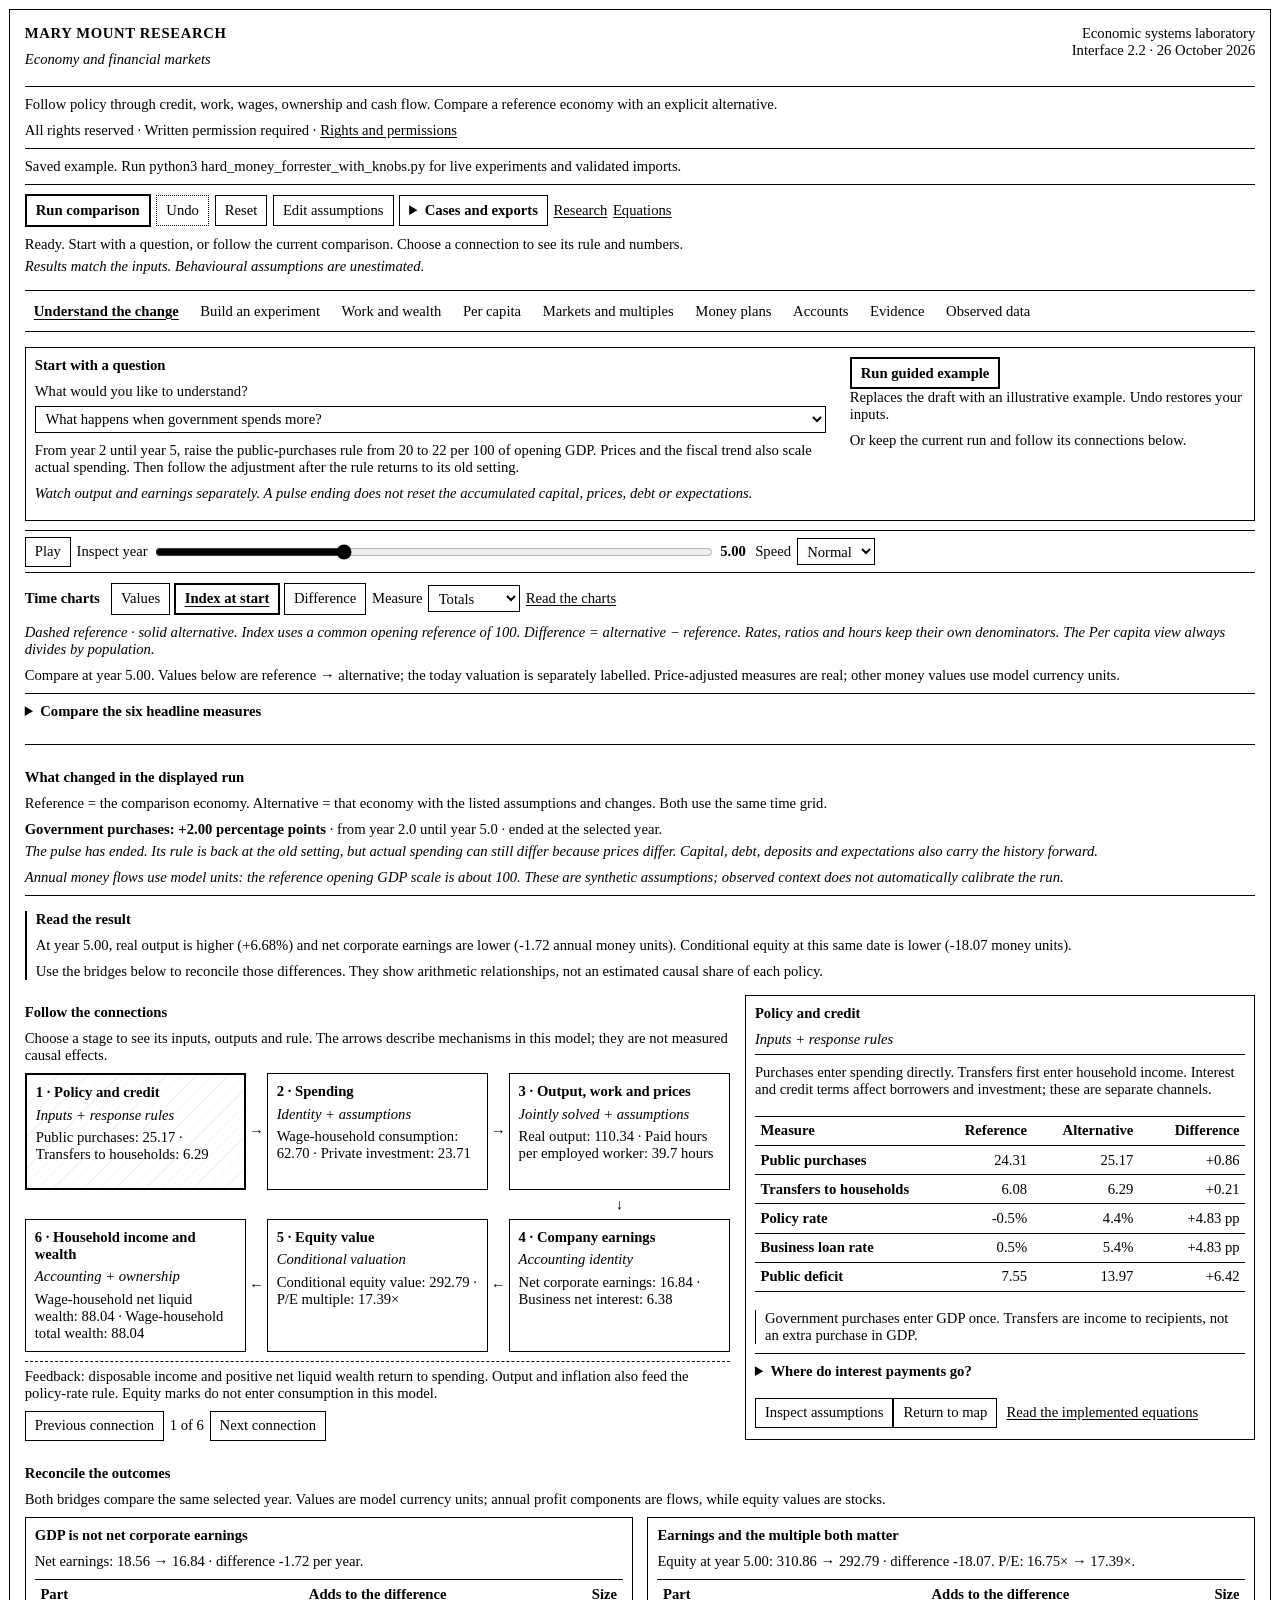
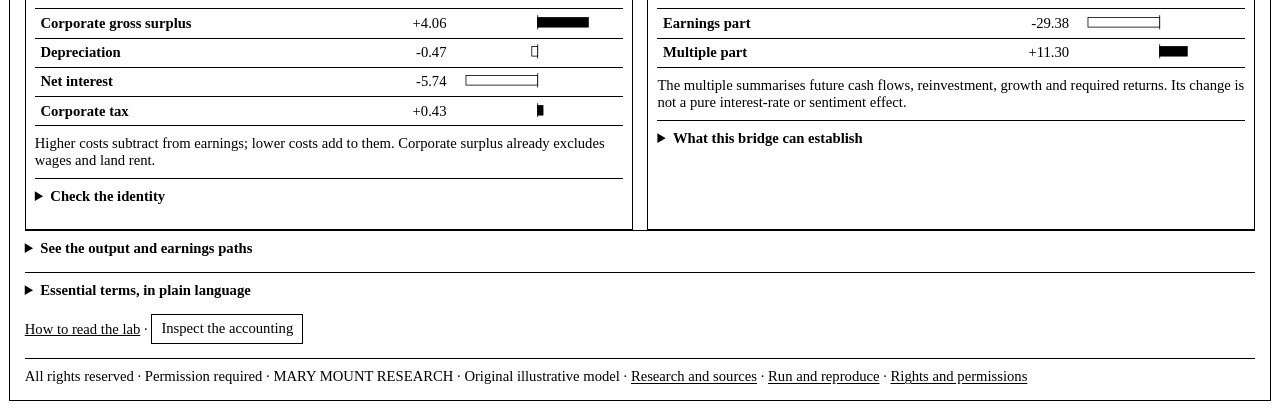
==== commit a79f2b2c: "Add interactive comparison charts and real per-capita living standards" ====
--- a/index.html
+++ b/index.html
@@ -1,14 +1,14 @@
-<!doctype html><html lang="en"><head><meta charset="utf-8"><meta name="viewport" content="width=device-width,initial-scale=1"><title>Mary Mount Research · Economy and Markets</title><link rel="stylesheet" href="style.css"><script defer src="initial.js"></script><script defer src="explain.js"></script><script defer src="learn.js"></script><script defer src="app.js"></script></head><body><main inert aria-busy="true">
-<header class="masthead"><div><h1>MARY MOUNT RESEARCH</h1><p class="italic">Economy and financial markets</p></div><div class="edition">Economic systems laboratory<br>Interface 2.1 · 26 October 2026</div></header>
+<!doctype html><html lang="en"><head><meta charset="utf-8"><meta name="viewport" content="width=device-width,initial-scale=1"><title>Mary Mount Research · Economy and Markets</title><link rel="stylesheet" href="style.css"><script defer src="initial.js"></script><script defer src="charts.js"></script><script defer src="explain.js"></script><script defer src="learn.js"></script><script defer src="app.js"></script></head><body><main inert aria-busy="true">
+<header class="masthead"><div><h1>MARY MOUNT RESEARCH</h1><p class="italic">Economy and financial markets</p></div><div class="edition">Economic systems laboratory<br>Interface 2.2 · 26 October 2026</div></header>
 <p class="intro">Follow policy through credit, work, wages, ownership and cash flow. Compare a reference economy with an explicit alternative.</p>
 <p>All rights reserved · Written permission required · <a href="permissions.html">Rights and permissions</a></p>
 <div id="offline" class="rule" hidden></div><div class="toolbar"><button id="run" class="primary">Run comparison</button><button id="undo" disabled>Undo</button><button id="reset">Reset</button><button id="open-builder">Edit assumptions</button><details class="case-tools"><summary>Cases and exports</summary><div class="toolbar"><button id="pin">Set inputs as reference</button><button id="save">Save case</button><label class="file-button">Load case<input id="load" type="file" accept=".json"></label><button id="export">Export results</button></div></details><a href="research.html" target="_blank">Research</a><a href="methods.html" target="_blank">Equations</a></div>
 <p id="status" role="status" aria-live="polite">Preparing the included example</p><p id="case-label" class="italic"></p>
-<nav role="tablist" aria-label="Research views"><button role="tab" id="tab-understand" aria-controls="understand" aria-selected="true">Understand the change</button><button role="tab" id="tab-experiment" aria-controls="experiment" aria-selected="false">Build an experiment</button><button role="tab" id="tab-work" aria-controls="work" aria-selected="false">Work and wealth</button><button role="tab" id="tab-markets" aria-controls="markets" aria-selected="false">Markets and multiples</button><button role="tab" id="tab-money" aria-controls="money" aria-selected="false">Money plans</button><button role="tab" id="tab-accounts" aria-controls="accounts" aria-selected="false">Accounts</button><button role="tab" id="tab-evidence" aria-controls="evidence" aria-selected="false">Evidence</button><button role="tab" id="tab-data" aria-controls="data" aria-selected="false">Observed data</button></nav><div id="standard-comparison-slot"></div>
+<nav role="tablist" aria-label="Research views"><button role="tab" id="tab-understand" aria-controls="understand" aria-selected="true">Understand the change</button><button role="tab" id="tab-experiment" aria-controls="experiment" aria-selected="false">Build an experiment</button><button role="tab" id="tab-work" aria-controls="work" aria-selected="false">Work and wealth</button><button role="tab" id="tab-percapita" aria-controls="percapita" aria-selected="false">Per capita</button><button role="tab" id="tab-markets" aria-controls="markets" aria-selected="false">Markets and multiples</button><button role="tab" id="tab-money" aria-controls="money" aria-selected="false">Money plans</button><button role="tab" id="tab-accounts" aria-controls="accounts" aria-selected="false">Accounts</button><button role="tab" id="tab-evidence" aria-controls="evidence" aria-selected="false">Evidence</button><button role="tab" id="tab-data" aria-controls="data" aria-selected="false">Observed data</button></nav><div id="standard-comparison-slot"></div>
 <section id="understand" role="tabpanel" aria-labelledby="tab-understand">
 <div class="guide-start"><div><h2>Start with a question</h2><label for="guided-question">What would you like to understand?</label><select id="guided-question"></select><p id="guided-focus"></p><p id="guided-lesson" class="italic"></p></div><div><button id="run-guide" class="primary">Run guided example</button><p>Replaces the draft with an illustrative example. Undo restores your inputs.</p><p>Or keep the current run and follow its connections below.</p></div></div>
 <div id="learning-comparison-slot"><div id="comparison-controls"><div class="timebar"><button id="play" aria-pressed="false">Play</button><label for="time">Inspect year</label><input id="time" type="range" min="0" max="120" value="40"><output id="year" aria-live="off">5.0</output><label for="speed">Speed</label><select id="speed"><option value="3">Slow</option><option value="6" selected>Normal</option><option value="12">Fast</option></select></div>
-<p id="result-basis" class="result-basis"></p><details id="headline-metrics"><summary>Compare the six headline measures</summary><div id="metrics" class="metrics"></div></details>
+<div class="chart-controls" role="group" aria-label="Chart display"><strong>Time charts</strong><div class="chart-scale" role="group" aria-label="Chart scale"><button data-chart-scale="values" aria-pressed="false">Values</button><button data-chart-scale="index" aria-pressed="true">Index at start</button><button data-chart-scale="difference" aria-pressed="false">Difference</button></div><label for="chart-basis">Measure</label><select id="chart-basis"><option value="total">Totals</option><option value="perCapita">Per capita</option></select><a href="ux-guide.html#charts" target="_blank">Read the charts</a></div><p class="chart-control-note">Dashed reference · solid alternative. Index uses a common opening reference of 100. Difference = alternative − reference. Rates, ratios and hours keep their own denominators. The Per capita view always divides by population.</p><p id="result-basis" class="result-basis"></p><details id="headline-metrics"><summary>Compare the six headline measures</summary><div id="metrics" class="metrics"></div></details>
 </div></div><div id="change-summary" class="rule"></div><div id="outcome-reading" class="reading"></div>
 <div class="connection-layout"><div><h2>Follow the connections</h2><p>Choose a stage to see its inputs, outputs and rule. The arrows describe mechanisms in this model; they are not measured causal effects.</p><div id="mechanism-map" class="mechanism-map" aria-label="Economic mechanism map"></div><p class="feedback-note">Feedback: disposable income and positive net liquid wealth return to spending. Output and inflation also feed the policy-rate rule. Equity marks do not enter consumption in this model.</p><div class="toolbar"><button id="previous-link">Previous connection</button><output id="connection-progress"></output><button id="next-link">Next connection</button></div></div><div id="connection-detail" class="connection-detail" role="region" aria-labelledby="connection-title"></div></div>
 <h2>Reconcile the outcomes</h2><p>Both bridges compare the same selected year. Values are model currency units; annual profit components are flows, while equity values are stocks.</p><div class="split"><div id="earnings-explanation" class="bridge"></div><div id="valuation-explanation" class="bridge"></div></div>
@@ -23,6 +23,7 @@
 <details><summary>Individual assumptions</summary><p>Edits apply to the alternative. Horizon and time step are shared by both paths.</p><input id="find-parameter" type="search" placeholder="Find an assumption" aria-label="Find an assumption"><div id="parameter-controls"></div></details>
 </aside><div class="results" id="policy-results"><h2>Policy transmission</h2><p class="italic">Dashed reference; solid alternative. Animation moves through an already computed conditional path.</p><div id="story" class="story"></div><div id="value-added" class="allocation"></div><div id="lessons" class="rule"></div><div id="warnings"></div><div id="experiment-charts" class="chart-grid"></div></div></div></section>
 <section id="work" role="tabpanel" aria-labelledby="tab-work" hidden><h2>Work choices and household constraints</h2><p>Higher real wages can support leisure or make leisure more costly. The income and substitution effects are separate. Essential spending and household debt can constrain the choice. Wage-dependent and asset-owning households are income groups, not young and old cohorts.</p><div id="work-summary" class="rule"></div><div id="work-charts" class="chart-grid"></div><h3>Ownership and wealth at the selected date</h3><div id="wealth-table" class="table-scroll"></div><p class="italic">Equity and land values are conditional market marks. They are not GDP, spendable cash or free additions to financial assets. Opening ownership assignments are held fixed throughout a run.</p><h3>Demographic obligations</h3><div id="demography" class="table-scroll"></div></section>
+<section id="percapita" role="tabpanel" aria-labelledby="tab-percapita" hidden><h2>A bigger economy and a better-off person are different questions</h2><p>Per capita divides each path by its own population index, labelled <em>labour</em> in the model. It is separate from participation, retirement and employment. The index is not a calibrated headcount: Values are model units per population-index unit; Index at start compares purchasing-power paths with the opening reference set to 100.</p><div class="toolbar"><button id="run-population-guide">Run population comparison</button><span>Illustrative slower-growth case; replaces draft inputs. Undo restores the previous case.</span></div><div id="percapita-summary" class="rule"></div><h3>Separate output growth from population growth</h3><div id="percapita-drivers" class="chart-grid"></div><h3>Living standards, claims and obligations per capita</h3><p>These charts always divide by population. Consumption and income are annual flows. Wealth and public liabilities are stocks. All six remove each path’s price level.</p><div id="percapita-charts" class="chart-grid"></div><p class="italic">Household averages combine wage-dependent and asset-owning groups; the model has no population split for those groups, so these are not median outcomes or per-household estimates. Household wealth includes conditional equity and land marks. Corporate earnings are not household disposable income; public liabilities are not an allocated future tax bill.</p></section>
 <section id="markets" role="tabpanel" aria-labelledby="tab-markets" hidden><h2>Reconcile the economy with financial markets</h2><p>The original prototype’s “P/S” was market capitalisation / GDP. Here, corporate sales, value added, operating earnings, financing claims and cash distributions have distinct definitions.</p><div id="market-summary" class="rule"></div><div class="split"><div><h3>The model corporate sector</h3><div id="aggregate-bridge" class="table-scroll"></div></div><div><h3>Matched multiples</h3><div id="aggregate-ratios" class="table-scroll"></div><div id="ratio-identities" class="rule"></div></div></div><div id="market-charts" class="chart-grid"></div><details><summary>Required-return sensitivity and bond duration</summary><div id="aggregate-sensitivity" class="table-scroll"></div><div id="bond-sensitivity" class="table-scroll"></div><p>Cash-flow paths are held fixed for these stresses. The bond is a separate ten-year fixed-coupon illustration.</p></details>
 <h3>From a macro path to an issuer</h3><p>The company below is illustrative unless you import identified inputs. Sales depend on domestic demand, foreign growth and pricing. Labour efficiency, wages, inputs, cash rent, reinvestment and working capital determine operating cash flow.</p><div class="toolbar"><button id="export-valuations">Export valuation tables</button><label class="file-button">Import issuer JSON<input id="issuer-import" type="file" accept=".json"></label><a href="issuer-template.json" download>Issuer input template</a></div><details><summary>Edit issuer exposures and financing claims</summary><div id="issuer-meta"></div><div id="issuer-inputs" class="input-grid"></div></details><div id="issuer-summary" class="rule"></div><div class="split"><div id="issuer-pl" class="table-scroll"></div><div id="issuer-claims" class="table-scroll"></div></div><div id="issuer-ratios" class="table-scroll"></div><div id="issuer-warnings"></div><div id="issuer-charts" class="chart-grid"></div><p class="italic">All amounts use one reporting currency. A differing quote currency requires explicit FX. Missing claims remain unknown. A capitalised lease claim with this cash-rent forecast requires a separate matched lease model.</p><p><a href="prototypes.html" target="_blank">Read the valuation prototype audit</a>.</p></section>
 <section id="money" role="tabpanel" aria-labelledby="tab-money" hidden><h2>Money institutions and reform plans</h2><p>Fixed-quantity money, stable purchasing power, full reserve backing and a ban on lending are distinct proposals. The dynamic reserve experiment uses matched public reserves and Treasury funding; the transition ledgers below separate the Fisher and Benes–Kumhof illustrations.</p><div id="money-summary" class="rule"></div><div class="split"><div><h3>Fisher 100% Money</h3><p>A payment bank holds reserves against transaction deposits. A separate investment fund has risk-bearing units. This illustration gives the public issuer fund units in exchange for reserve money; no opening net wealth is gifted.</p><div id="fisher-ledger" class="table-scroll"></div><div id="fisher-note"></div></div><div><h3>Benes and Kumhof</h3><p>Public reserves replace deposit funding, with Treasury credit as the counterpart. Bank-held bills can be offset; private debt relief has a public counterpart. Compare interest-bearing debt with the broader balance sheet.</p><div id="kumhof-ledger" class="table-scroll"></div><div id="kumhof-note"></div></div></div><p class="italic">These are original accounting illustrations. They do not reproduce the authors’ full models or establish the authors’ simulated macroeconomic gains. The paper is research by its authors, not an IMF policy endorsement.</p><div class="input-grid" id="plan-controls"></div><h3>Hard nominal-spending thought experiment</h3><p>If nominal spending M × V is held constant, a larger real output requires a lower price level. That is a conditional identity. Fixed base money alone does not fix velocity, bank credit, real output or labour preferences.</p><div id="hard-money-table" class="table-scroll"></div><h3>Wheat prices and purchasing power</h3><div class="input-grid" id="wheat-controls"></div><div id="wheat-result" class="rule"></div><h3>Currency denomination and external finance</h3><div class="input-grid" id="fx-controls"></div><div id="fx-result" class="rule"></div></section>
--- a/style.css
+++ b/style.css
@@ -12,3 +12,7 @@
 .pair-value{display:block;white-space:nowrap}
 
 .mobile-next{display:none}@media(max-width:700px){.mobile-next{display:inline-block}}
+
+/* Shared chart language: one type size, common scales and explicit units. */
+.chart-controls{display:flex;align-items:center;flex-wrap:wrap;gap:.382rem;margin:.618rem 0}.chart-scale{display:flex;flex-wrap:wrap;gap:.236rem}.chart-scale button[aria-pressed=true]{font-weight:bold;border:2px solid;text-decoration:underline;text-underline-offset:.2em}.chart-controls select{max-width:10rem}.chart-control-note,.chart-note,.chart-unit{font-style:italic}.chart-unit{min-height:1.16rem}.chart-legend{display:flex;gap:1rem;flex-wrap:wrap;margin:.382rem 0}.chart-legend>span{display:flex;align-items:center;gap:.382rem}.line-swatch{display:inline-block;width:1.618rem;border-top:2px solid}.line-swatch.dashed{border-top-style:dashed}.chart svg[tabindex]{cursor:crosshair;touch-action:pan-y}.chart svg:focus-visible{outline:2px solid;outline-offset:2px}.chart-reading{min-height:2.32rem;border-top:1px solid;padding-top:.382rem;font-variant-numeric:tabular-nums}.chart-data{margin-top:.618rem;padding-bottom:0}.chart-data .table-scroll{max-height:21rem}.chart-data table{margin:0;min-width:24rem}.chart-note{margin-top:.382rem}.chart figcaption{min-height:1.16rem}.chart-grid{align-items:start}.chart-data summary{font-weight:normal}.chart svg text{font-size:14.667px}.chart-controls>strong{margin-right:.382rem}
+@media(max-width:700px){.chart-controls{align-items:start}.chart-controls>strong{flex-basis:100%}.chart-scale{flex-basis:100%}.chart-scale button{padding:.382rem}.chart-reading{min-height:3.48rem}.chart{padding:.382rem}.chart-grid{gap:.618rem}.chart-unit{min-height:0}}
